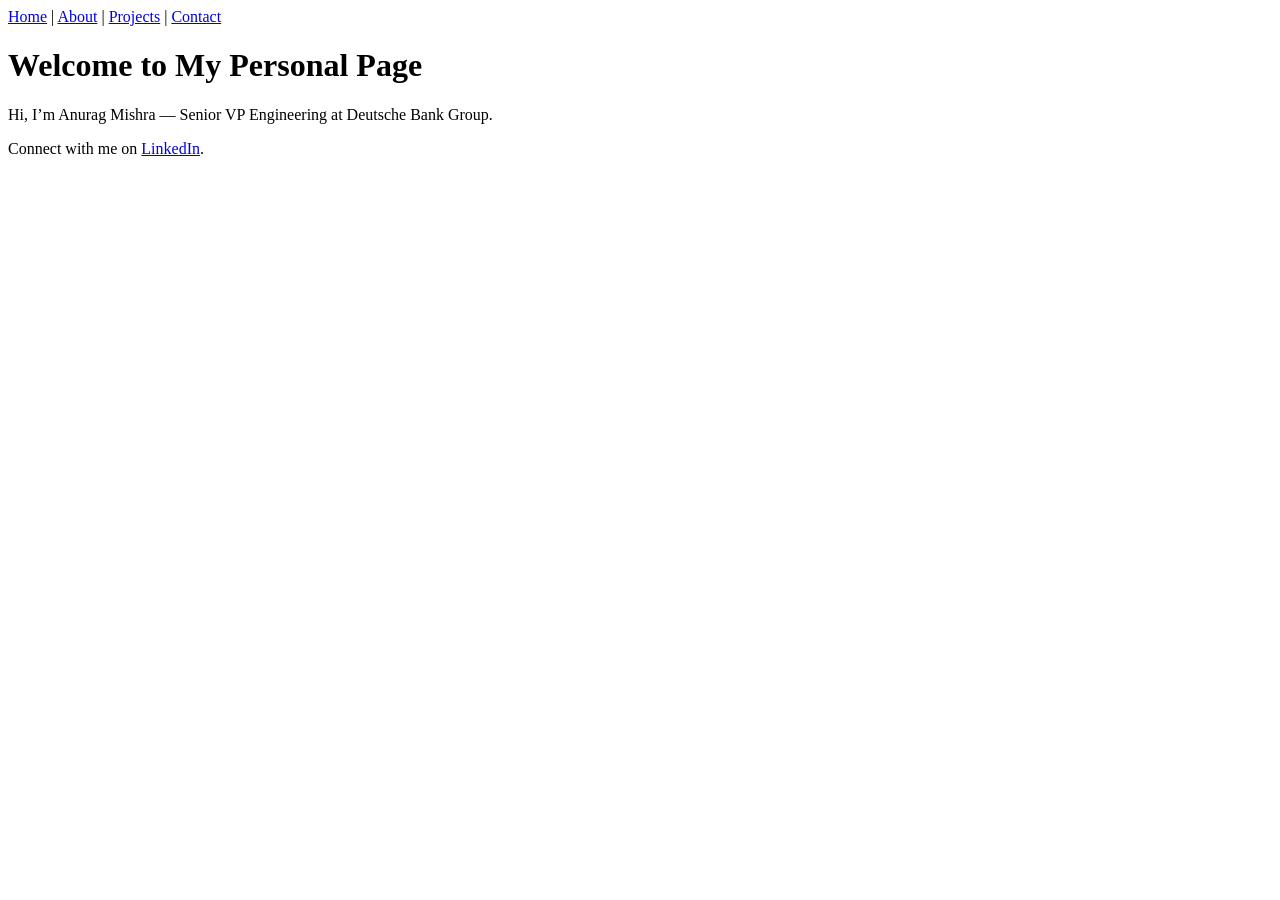
==== index.html @ c5e74435 "Enhance index.html with title and navigation Updated the title and added a navigation menu to the ho" ====
<!DOCTYPE html>
<html lang="en">
<head>
  <meta charset="UTF-8">
  <title>Home - Anurag Mishra</title>
  <link rel="stylesheet" href="style.css">
</head>
<body>
  <nav>
    <a href="index.html">Home</a> |
    <a href="about.html">About</a> |
    <a href="projects.html">Projects</a> |
    <a href="contact.html">Contact</a>
  </nav>
  <h1>Welcome to My Personal Page</h1>
  <p>Hi, I’m Anurag Mishra — Senior VP Engineering at Deutsche Bank Group.</p>
  <p>Connect with me on <a href="https://www.linkedin.com/in/anurag-mishra-267559115">LinkedIn</a>.</p>
</body>
</html>
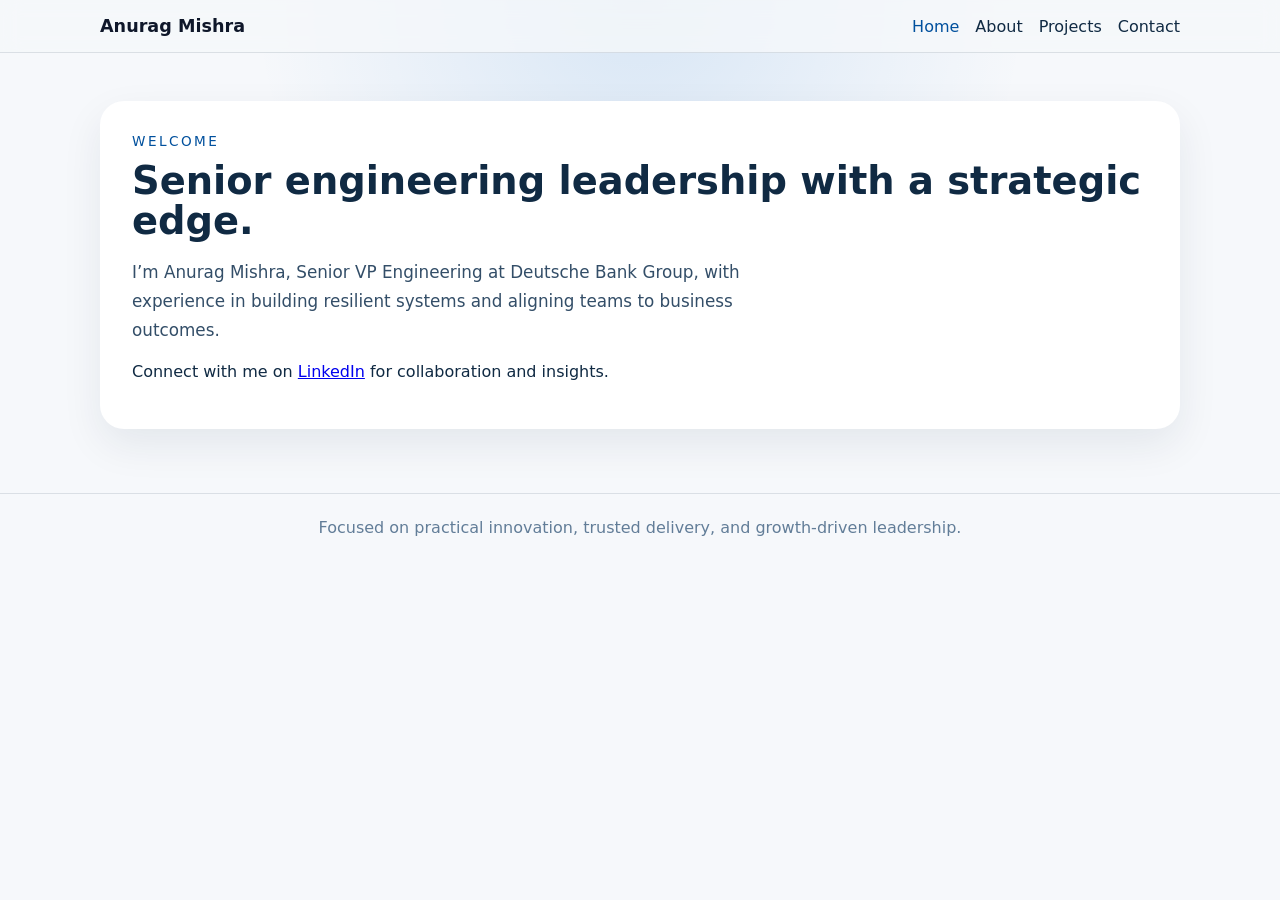
==== commit b9c1ec86: "modernization changes" ====
--- a/index.html
+++ b/index.html
@@ -2,19 +2,37 @@
 <html lang="en">
 <head>
   <meta charset="UTF-8">
-  <title>Home - Anurag Mishra</title>
+  <meta name="viewport" content="width=device-width, initial-scale=1.0">
+  <title>Home — Anurag Mishra</title>
   <link rel="stylesheet" href="style.css">
 </head>
 <body>
-  <nav>
-    <a href="index.html">Home</a> |
-    <a href="about.html">About</a> |
-    <a href="projects.html">Projects</a> |
-    <a href="contact.html">Contact</a>
-  </nav>
-  <h1>Welcome to My Personal Page</h1>
-  <p>Hi, I’m Anurag Mishra — Senior VP Engineering at Deutsche Bank Group.</p>
-  <p>Connect with me on <a href="https://www.linkedin.com/in/anurag-mishra-267559115">LinkedIn</a>.</p>
+  <header class="site-header">
+    <div class="container nav-wrap">
+      <a class="logo" href="index.html">Anurag Mishra</a>
+      <nav class="site-nav" aria-label="Primary navigation">
+        <a href="index.html" aria-current="page">Home</a>
+        <a href="about.html">About</a>
+        <a href="projects.html">Projects</a>
+        <a href="contact.html">Contact</a>
+      </nav>
+    </div>
+  </header>
+
+  <main class="container content">
+    <section class="hero">
+      <p class="eyebrow">Welcome</p>
+      <h1>Senior engineering leadership with a strategic edge.</h1>
+      <p class="lead">I’m Anurag Mishra, Senior VP Engineering at Deutsche Bank Group, with experience in building resilient systems and aligning teams to business outcomes.</p>
+      <p>Connect with me on <a href="https://www.linkedin.com/in/anurag-mishra-267559115">LinkedIn</a> for collaboration and insights.</p>
+    </section>
+  </main>
+
+  <footer class="site-footer">
+    <div class="container">
+      <p>Focused on practical innovation, trusted delivery, and growth-driven leadership.</p>
+    </div>
+  </footer>
 </body>
 </html>
 
--- a/style.css
+++ b/style.css
@@ -0,0 +1,151 @@
+:root {
+  color-scheme: light;
+  font-family: Inter, system-ui, -apple-system, BlinkMacSystemFont, "Segoe UI", sans-serif;
+  color: #102a43;
+  background: #f6f8fb;
+  accent-color: #0066cc;
+}
+
+* {
+  box-sizing: border-box;
+}
+
+html {
+  scroll-behavior: smooth;
+}
+
+body {
+  margin: 0;
+  min-height: 100vh;
+  background: radial-gradient(circle at top, rgba(0, 102, 204, 0.12), transparent 35%), #f6f8fb;
+  color: #102a43;
+}
+
+.container {
+  width: min(1080px, calc(100% - 2rem));
+  margin: 0 auto;
+}
+
+.site-header {
+  padding: 1rem 0;
+  border-bottom: 1px solid rgba(16, 42, 67, 0.12);
+  background: rgba(246, 248, 251, 0.8);
+  backdrop-filter: blur(10px);
+}
+
+.nav-wrap {
+  display: flex;
+  align-items: center;
+  justify-content: space-between;
+  gap: 1rem;
+}
+
+.logo {
+  font-weight: 700;
+  font-size: 1.1rem;
+  color: #0f172a;
+  text-decoration: none;
+}
+
+.site-nav {
+  display: flex;
+  flex-wrap: wrap;
+  gap: 1rem;
+}
+
+.site-nav a {
+  color: #102a43;
+  text-decoration: none;
+  font-weight: 500;
+  transition: color 0.2s ease, transform 0.2s ease;
+}
+
+.site-nav a:hover,
+.site-nav a[aria-current="page"] {
+  color: #00509d;
+}
+
+.content {
+  padding: 3rem 0 4rem;
+}
+
+.hero {
+  padding: 2rem;
+  border-radius: 1.5rem;
+  background: #ffffff;
+  box-shadow: 0 16px 40px rgba(16, 42, 67, 0.08);
+}
+
+.eyebrow {
+  margin: 0 0 0.75rem;
+  text-transform: uppercase;
+  letter-spacing: 0.18em;
+  color: #00509d;
+  font-size: 0.85rem;
+}
+
+h1 {
+  margin: 0 0 1rem;
+  font-size: clamp(2rem, 3vw, 3rem);
+  line-height: 1.05;
+}
+
+.lead {
+  margin: 0;
+  max-width: 64ch;
+  font-size: 1.05rem;
+  line-height: 1.75;
+  color: #334e68;
+}
+
+.info-grid {
+  margin-top: 2rem;
+  display: grid;
+  gap: 1.5rem;
+  grid-template-columns: repeat(auto-fit, minmax(220px, 1fr));
+}
+
+.info-grid article {
+  padding: 1.75rem;
+  border-radius: 1.25rem;
+  background: #ffffff;
+  border: 1px solid rgba(16, 42, 67, 0.08);
+}
+
+.info-grid h2 {
+  margin: 0 0 0.75rem;
+  font-size: 1.2rem;
+  color: #102a43;
+}
+
+.info-grid p {
+  margin: 0;
+  color: #334e68;
+  line-height: 1.7;
+}
+
+.site-footer {
+  padding: 1.5rem 0 2rem;
+  border-top: 1px solid rgba(16, 42, 67, 0.12);
+}
+
+.site-footer p {
+  margin: 0;
+  color: #627d98;
+  text-align: center;
+}
+
+@media (max-width: 640px) {
+  .nav-wrap {
+    flex-direction: column;
+    align-items: flex-start;
+  }
+
+  .hero {
+    padding: 1.5rem;
+  }
+
+  .info-grid {
+    margin-top: 1.5rem;
+  }
+}
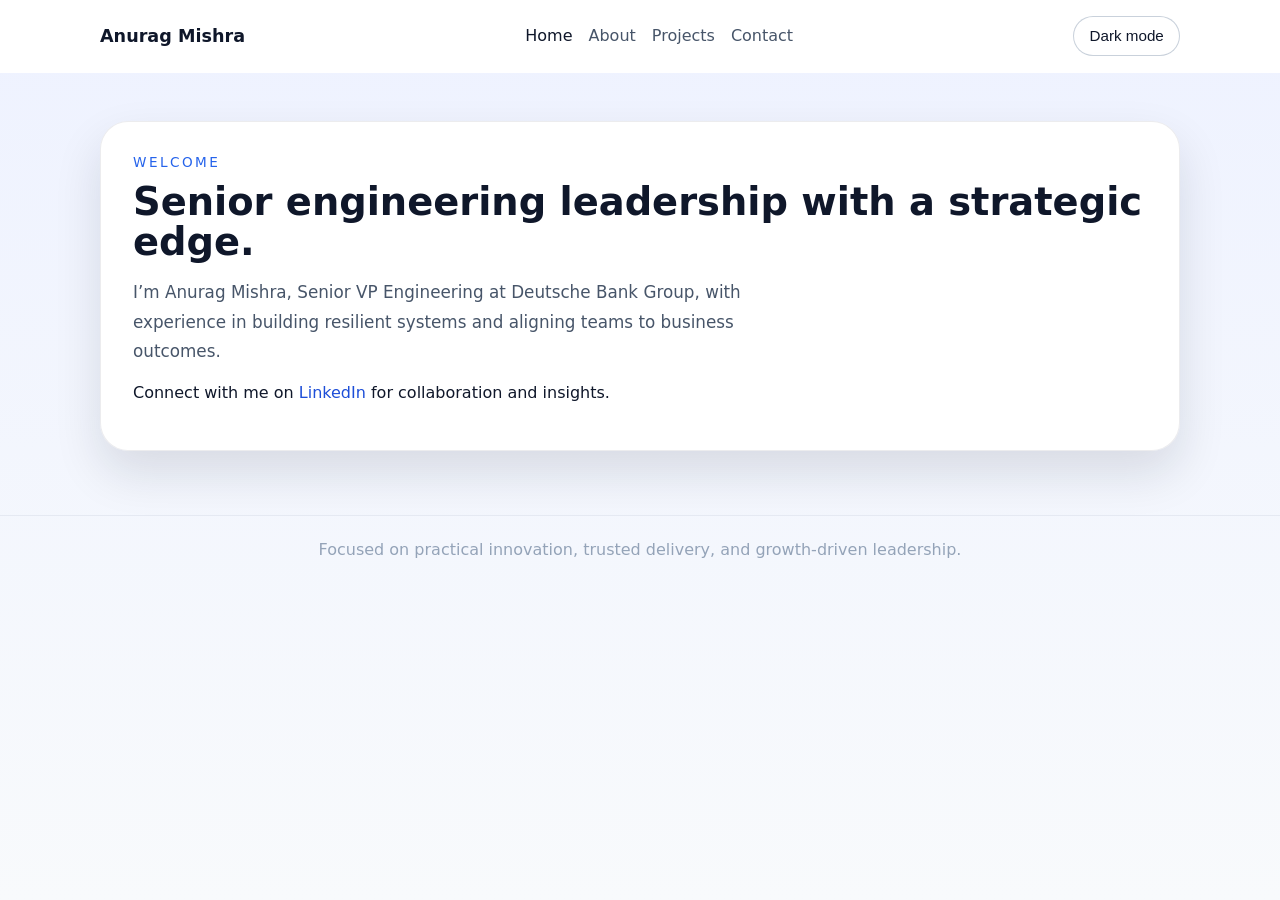
==== commit 83f5021b: "dark light mode toggle" ====
--- a/index.html
+++ b/index.html
@@ -16,6 +16,7 @@
         <a href="projects.html">Projects</a>
         <a href="contact.html">Contact</a>
       </nav>
+      <button type="button" class="theme-toggle" aria-label="Toggle theme">Dark mode</button>
     </div>
   </header>
 
@@ -33,6 +34,7 @@
       <p>Focused on practical innovation, trusted delivery, and growth-driven leadership.</p>
     </div>
   </footer>
+  <script src="theme-toggle.js"></script>
 </body>
 </html>
 
--- a/style.css
+++ b/style.css
@@ -1,9 +1,42 @@
 :root {
   color-scheme: light;
   font-family: Inter, system-ui, -apple-system, BlinkMacSystemFont, "Segoe UI", sans-serif;
-  color: #102a43;
-  background: #f6f8fb;
-  accent-color: #0066cc;
+  --body-bg: linear-gradient(180deg, #eef2ff 0%, #f8fafc 100%);
+  --nav-bg: #ffffff;
+  --logo: #0f172a;
+  --nav-link: #475569;
+  --nav-link-current: #0f172a;
+  --accent: #2563eb;
+  --surface: rgba(255, 255, 255, 0.95);
+  --surface-border: rgba(15, 23, 42, 0.08);
+  --surface-shadow: rgba(15, 23, 42, 0.12);
+  --text: #0f172a;
+  --muted: #475569;
+  --footer-text: #64748b;
+  --link: #1d4ed8;
+  --button-bg: rgba(255, 255, 255, 0.8);
+  --button-border: rgba(148, 163, 184, 0.5);
+}
+
+[data-theme="dark"] {
+  color-scheme: dark;
+  --body-bg: radial-gradient(circle at top left, rgba(96, 165, 250, 0.18), transparent 28%),
+    radial-gradient(circle at bottom right, rgba(59, 130, 246, 0.18), transparent 32%),
+    linear-gradient(180deg, #0b1120 0%, #111827 100%);
+  --nav-bg: #0f172a;
+  --logo: #ffffff;
+  --nav-link: #cbd5e1;
+  --nav-link-current: #ffffff;
+  --accent: #60a5fa;
+  --surface: rgba(15, 23, 42, 0.96);
+  --surface-border: rgba(148, 163, 184, 0.18);
+  --surface-shadow: rgba(15, 23, 42, 0.35);
+  --text: #f8fafc;
+  --muted: #cbd5e1;
+  --footer-text: #94a3b8;
+  --link: #60a5fa;
+  --button-bg: rgba(255, 255, 255, 0.08);
+  --button-border: rgba(148, 163, 184, 0.35);
 }
 
 * {
@@ -17,8 +50,8 @@
 body {
   margin: 0;
   min-height: 100vh;
-  background: radial-gradient(circle at top, rgba(0, 102, 204, 0.12), transparent 35%), #f6f8fb;
-  color: #102a43;
+  background: var(--body-bg);
+  color: var(--text);
 }
 
 .container {
@@ -28,9 +61,9 @@
 
 .site-header {
   padding: 1rem 0;
-  border-bottom: 1px solid rgba(16, 42, 67, 0.12);
-  background: rgba(246, 248, 251, 0.8);
-  backdrop-filter: blur(10px);
+  border-bottom: 1px solid rgba(255, 255, 255, 0.08);
+  background: var(--nav-bg);
+  color: var(--logo);
 }
 
 .nav-wrap {
@@ -43,7 +76,7 @@
 .logo {
   font-weight: 700;
   font-size: 1.1rem;
-  color: #0f172a;
+  color: var(--logo);
   text-decoration: none;
 }
 
@@ -54,7 +87,7 @@
 }
 
 .site-nav a {
-  color: #102a43;
+  color: var(--nav-link);
   text-decoration: none;
   font-weight: 500;
   transition: color 0.2s ease, transform 0.2s ease;
@@ -62,7 +95,24 @@
 
 .site-nav a:hover,
 .site-nav a[aria-current="page"] {
-  color: #00509d;
+  color: var(--nav-link-current);
+}
+
+.theme-toggle {
+  appearance: none;
+  border: 1px solid var(--button-border);
+  background: var(--button-bg);
+  color: var(--text);
+  padding: 0.65rem 0.95rem;
+  border-radius: 999px;
+  font-size: 0.95rem;
+  cursor: pointer;
+  transition: background 0.2s ease, transform 0.2s ease, border-color 0.2s ease;
+}
+
+.theme-toggle:hover {
+  background: rgba(255, 255, 255, 0.25);
+  transform: translateY(-1px);
 }
 
 .content {
@@ -71,16 +121,17 @@
 
 .hero {
   padding: 2rem;
-  border-radius: 1.5rem;
-  background: #ffffff;
-  box-shadow: 0 16px 40px rgba(16, 42, 67, 0.08);
+  border-radius: 1.75rem;
+  background: var(--surface);
+  box-shadow: 0 22px 48px var(--surface-shadow);
+  border: 1px solid var(--surface-border);
 }
 
 .eyebrow {
   margin: 0 0 0.75rem;
   text-transform: uppercase;
   letter-spacing: 0.18em;
-  color: #00509d;
+  color: var(--accent);
   font-size: 0.85rem;
 }
 
@@ -88,6 +139,7 @@
   margin: 0 0 1rem;
   font-size: clamp(2rem, 3vw, 3rem);
   line-height: 1.05;
+  color: var(--text);
 }
 
 .lead {
@@ -95,7 +147,16 @@
   max-width: 64ch;
   font-size: 1.05rem;
   line-height: 1.75;
-  color: #334e68;
+  color: var(--muted);
+}
+
+a {
+  color: var(--link);
+  text-decoration: none;
+}
+
+a:hover {
+  text-decoration: underline;
 }
 
 .info-grid {
@@ -105,33 +166,37 @@
   grid-template-columns: repeat(auto-fit, minmax(220px, 1fr));
 }
 
-.info-grid article {
+..info-grid article,
+.project-card {
   padding: 1.75rem;
   border-radius: 1.25rem;
-  background: #ffffff;
-  border: 1px solid rgba(16, 42, 67, 0.08);
-}
-
+  background: var(--surface);
+  border: 1px solid var(--surface-border);
+  box-shadow: 0 12px 24px var(--surface-shadow);
+}
+
+.project-card__title,
 .info-grid h2 {
   margin: 0 0 0.75rem;
   font-size: 1.2rem;
-  color: #102a43;
-}
-
+  color: var(--text);
+}
+
+.project-card__description,
 .info-grid p {
   margin: 0;
-  color: #334e68;
+  color: var(--muted);
   line-height: 1.7;
 }
 
 .site-footer {
   padding: 1.5rem 0 2rem;
-  border-top: 1px solid rgba(16, 42, 67, 0.12);
+  border-top: 1px solid rgba(148, 163, 184, 0.16);
 }
 
 .site-footer p {
   margin: 0;
-  color: #627d98;
+  color: #94a3b8;
   text-align: center;
 }
 
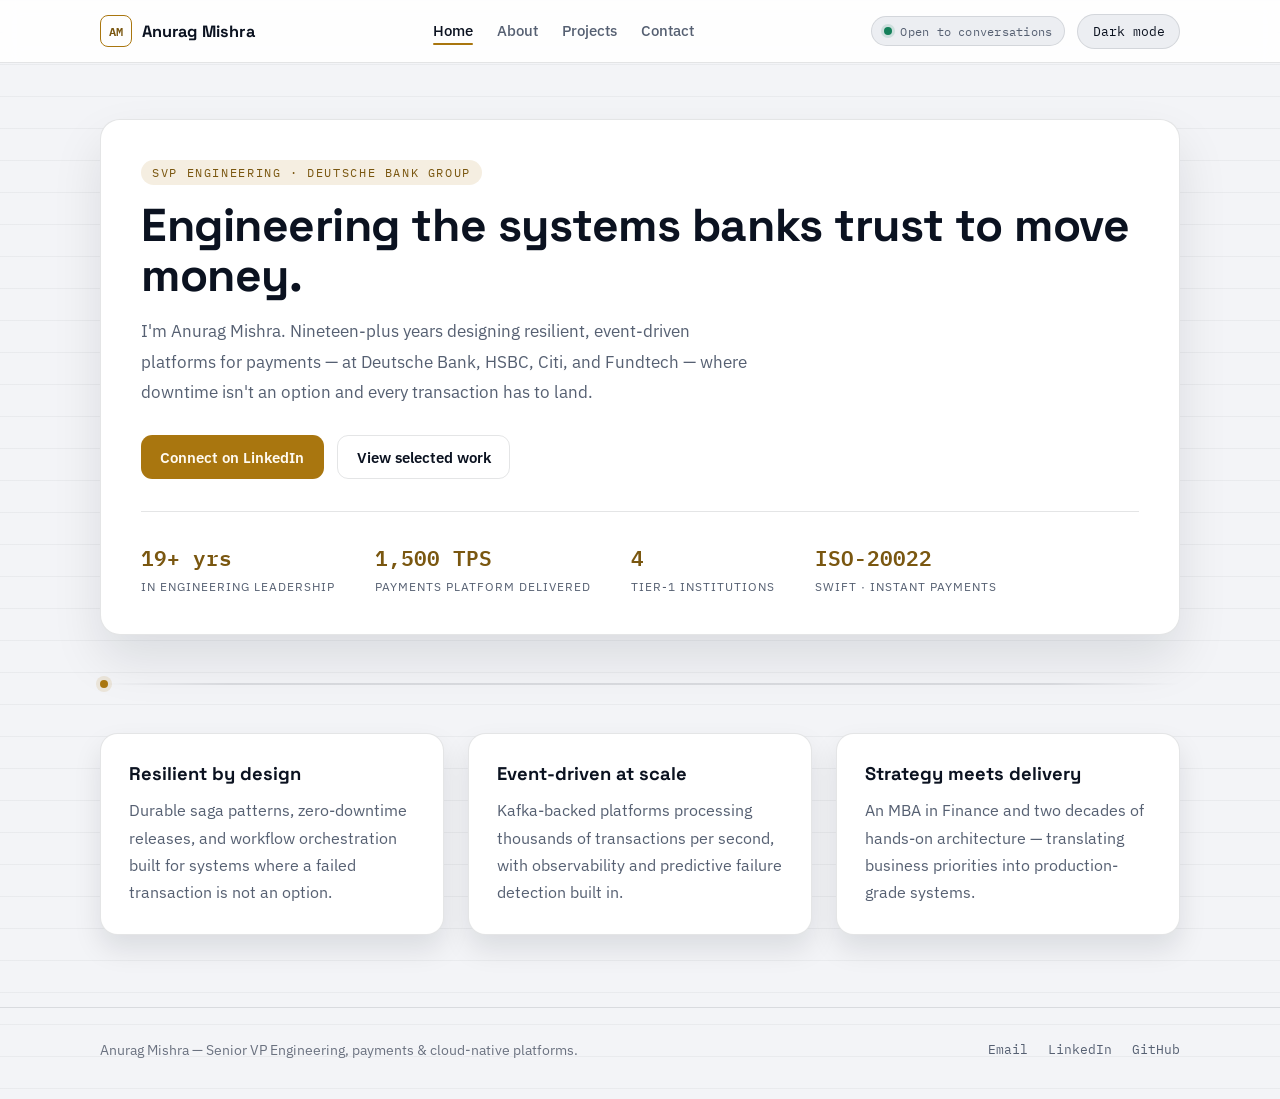
==== commit df177593: "new changes with much better design" ====
--- a/index.html
+++ b/index.html
@@ -4,39 +4,97 @@
   <meta charset="UTF-8">
   <meta name="viewport" content="width=device-width, initial-scale=1.0">
   <title>Home — Anurag Mishra</title>
+  <meta name="description" content="Anurag Mishra, SVP Engineering at Deutsche Bank Group. Building resilient, event-driven payments platforms across tier-1 financial institutions.">
+  <script>
+    (function () {
+      try {
+        var stored = localStorage.getItem('theme');
+        var theme = stored || (window.matchMedia('(prefers-color-scheme: dark)').matches ? 'dark' : 'light');
+        document.documentElement.setAttribute('data-theme', theme);
+      } catch (e) {}
+    })();
+  </script>
   <link rel="stylesheet" href="style.css">
 </head>
 <body>
   <header class="site-header">
     <div class="container nav-wrap">
-      <a class="logo" href="index.html">Anurag Mishra</a>
+      <a class="logo" href="index.html">
+        <span class="logo-mark">AM</span>
+        <span>Anurag Mishra</span>
+      </a>
       <nav class="site-nav" aria-label="Primary navigation">
         <a href="index.html" aria-current="page">Home</a>
         <a href="about.html">About</a>
         <a href="projects.html">Projects</a>
         <a href="contact.html">Contact</a>
       </nav>
-      <button type="button" class="theme-toggle" aria-label="Toggle theme">Dark mode</button>
+      <div class="header-actions">
+        <span class="status-pill"><span class="status-dot" aria-hidden="true"></span>Open to conversations</span>
+        <button type="button" class="theme-toggle" aria-label="Toggle color theme">Dark mode</button>
+      </div>
     </div>
   </header>
 
   <main class="container content">
     <section class="hero">
-      <p class="eyebrow">Welcome</p>
-      <h1>Senior engineering leadership with a strategic edge.</h1>
-      <p class="lead">I’m Anurag Mishra, Senior VP Engineering at Deutsche Bank Group, with experience in building resilient systems and aligning teams to business outcomes.</p>
-      <p>Connect with me on <a href="https://www.linkedin.com/in/anurag-mishra-267559115">LinkedIn</a> for collaboration and insights.</p>
+      <p class="eyebrow">SVP Engineering · Deutsche Bank Group</p>
+      <h1>Engineering the systems banks trust to move money.</h1>
+      <p class="lead">I'm Anurag Mishra. Nineteen-plus years designing resilient, event-driven platforms for payments — at Deutsche Bank, HSBC, Citi, and Fundtech — where downtime isn't an option and every transaction has to land.</p>
+
+      <div class="cta-row">
+        <a class="btn btn-primary" href="https://www.linkedin.com/in/anurag-mishra-267559115">Connect on LinkedIn</a>
+        <a class="btn btn-secondary" href="projects.html">View selected work</a>
+      </div>
+
+      <div class="stats-ticker">
+        <div class="stat-item">
+          <span class="stat-value">19+ yrs</span>
+          <span class="stat-label">In engineering leadership</span>
+        </div>
+        <div class="stat-item">
+          <span class="stat-value">1,500 TPS</span>
+          <span class="stat-label">Payments platform delivered</span>
+        </div>
+        <div class="stat-item">
+          <span class="stat-value">4</span>
+          <span class="stat-label">Tier-1 institutions</span>
+        </div>
+        <div class="stat-item">
+          <span class="stat-value">ISO-20022</span>
+          <span class="stat-label">SWIFT · Instant payments</span>
+        </div>
+      </div>
+    </section>
+
+    <div class="rail" aria-hidden="true"></div>
+
+    <section class="info-grid">
+      <article>
+        <h2>Resilient by design</h2>
+        <p>Durable saga patterns, zero-downtime releases, and workflow orchestration built for systems where a failed transaction is not an option.</p>
+      </article>
+      <article>
+        <h2>Event-driven at scale</h2>
+        <p>Kafka-backed platforms processing thousands of transactions per second, with observability and predictive failure detection built in.</p>
+      </article>
+      <article>
+        <h2>Strategy meets delivery</h2>
+        <p>An MBA in Finance and two decades of hands-on architecture — translating business priorities into production-grade systems.</p>
+      </article>
     </section>
   </main>
 
   <footer class="site-footer">
-    <div class="container">
-      <p>Focused on practical innovation, trusted delivery, and growth-driven leadership.</p>
+    <div class="container footer-inner">
+      <p>Anurag Mishra — Senior VP Engineering, payments &amp; cloud-native platforms.</p>
+      <div class="footer-links">
+        <a href="mailto:anurag171@gmail.com">Email</a>
+        <a href="https://www.linkedin.com/in/anurag-mishra-267559115/">LinkedIn</a>
+        <a href="https://github.com/anurag171">GitHub</a>
+      </div>
     </div>
   </footer>
   <script src="theme-toggle.js"></script>
 </body>
 </html>
-
-
- 
--- a/style.css
+++ b/style.css
@@ -1,216 +1,519 @@
+/* ============================================================
+   Anurag Mishra — Portfolio
+   Design language: ledger / payment-rail, dark-navy + burnished
+   gold signal, rail-green for live status only.
+   ============================================================ */
+
+@import url('https://fonts.googleapis.com/css2?family=Space+Grotesk:wght@500;600;700&family=IBM+Plex+Sans:wght@400;500;600&family=IBM+Plex+Mono:wght@400;500;600&display=swap');
+
 :root {
   color-scheme: light;
-  font-family: Inter, system-ui, -apple-system, BlinkMacSystemFont, "Segoe UI", sans-serif;
-  --body-bg: linear-gradient(180deg, #eef2ff 0%, #f8fafc 100%);
-  --nav-bg: #ffffff;
-  --logo: #0f172a;
-  --nav-link: #475569;
-  --nav-link-current: #0f172a;
-  --accent: #2563eb;
-  --surface: rgba(255, 255, 255, 0.95);
-  --surface-border: rgba(15, 23, 42, 0.08);
-  --surface-shadow: rgba(15, 23, 42, 0.12);
-  --text: #0f172a;
-  --muted: #475569;
-  --footer-text: #64748b;
-  --link: #1d4ed8;
-  --button-bg: rgba(255, 255, 255, 0.8);
-  --button-border: rgba(148, 163, 184, 0.5);
-}
-
-[data-theme="dark"] {
+
+  /* base */
+  --bg: #f3f4f7;
+  --bg-line: rgba(11, 18, 32, 0.045);
+  --surface: #ffffff;
+  --surface-2: #eceef2;
+  --border: rgba(11, 18, 32, 0.11);
+
+  /* text */
+  --ink: #0b1220;
+  --muted: #566072;
+  --footer-text: #6b7280;
+
+  /* signal accent — burnished gold */
+  --accent: #a9760f;
+  --accent-strong: #7a5710;
+  --accent-tint: rgba(169, 118, 15, 0.12);
+  --accent-contrast: #fffaf0;
+
+  /* rail accent — status/live only */
+  --rail: #14805a;
+  --rail-tint: rgba(20, 128, 90, 0.14);
+
+  --shadow: rgba(11, 18, 32, 0.10);
+
+  --font-display: 'Space Grotesk', system-ui, sans-serif;
+  --font-body: 'IBM Plex Sans', system-ui, sans-serif;
+  --font-mono: 'IBM Plex Mono', ui-monospace, SFMono-Regular, monospace;
+}
+
+:root[data-theme="dark"] {
   color-scheme: dark;
-  --body-bg: radial-gradient(circle at top left, rgba(96, 165, 250, 0.18), transparent 28%),
-    radial-gradient(circle at bottom right, rgba(59, 130, 246, 0.18), transparent 32%),
-    linear-gradient(180deg, #0b1120 0%, #111827 100%);
-  --nav-bg: #0f172a;
-  --logo: #ffffff;
-  --nav-link: #cbd5e1;
-  --nav-link-current: #ffffff;
-  --accent: #60a5fa;
-  --surface: rgba(15, 23, 42, 0.96);
-  --surface-border: rgba(148, 163, 184, 0.18);
-  --surface-shadow: rgba(15, 23, 42, 0.35);
-  --text: #f8fafc;
-  --muted: #cbd5e1;
-  --footer-text: #94a3b8;
-  --link: #60a5fa;
-  --button-bg: rgba(255, 255, 255, 0.08);
-  --button-border: rgba(148, 163, 184, 0.35);
-}
-
-* {
-  box-sizing: border-box;
-}
-
-html {
-  scroll-behavior: smooth;
-}
+
+  --bg: #080c16;
+  --bg-line: rgba(255, 255, 255, 0.035);
+  --surface: #0f1729;
+  --surface-2: #141d33;
+  --border: rgba(255, 255, 255, 0.09);
+
+  --ink: #eef1f6;
+  --muted: #9aa7bd;
+  --footer-text: #7c8aa3;
+
+  --accent: #e0b354;
+  --accent-strong: #f0c874;
+  --accent-tint: rgba(224, 179, 84, 0.14);
+  --accent-contrast: #0b0e16;
+
+  --rail: #34d399;
+  --rail-tint: rgba(52, 211, 153, 0.16);
+
+  --shadow: rgba(0, 0, 0, 0.45);
+}
+
+* { box-sizing: border-box; }
+
+html { scroll-behavior: smooth; }
 
 body {
   margin: 0;
   min-height: 100vh;
-  background: var(--body-bg);
-  color: var(--text);
+  background:
+    repeating-linear-gradient(
+      to bottom,
+      var(--bg-line) 0px, var(--bg-line) 1px,
+      transparent 1px, transparent 32px
+    ),
+    var(--bg);
+  color: var(--ink);
+  font-family: var(--font-body);
+  transition: background-color 0.25s ease, color 0.25s ease;
 }
 
 .container {
-  width: min(1080px, calc(100% - 2rem));
+  width: min(1080px, calc(100% - 2.5rem));
   margin: 0 auto;
 }
 
+a { color: var(--accent-strong); text-decoration: none; }
+a:hover { text-decoration: underline; }
+
+:focus-visible {
+  outline: 2px solid var(--accent);
+  outline-offset: 3px;
+  border-radius: 4px;
+}
+
+/* ---------------- Header ---------------- */
+
 .site-header {
-  padding: 1rem 0;
-  border-bottom: 1px solid rgba(255, 255, 255, 0.08);
-  background: var(--nav-bg);
-  color: var(--logo);
+  position: sticky;
+  top: 0;
+  z-index: 20;
+  padding: 0.85rem 0;
+  background: color-mix(in srgb, var(--surface) 88%, transparent);
+  backdrop-filter: blur(10px);
+  border-bottom: 1px solid var(--border);
 }
 
 .nav-wrap {
   display: flex;
+  align-items: center;
+  justify-content: space-between;
+  gap: 1.25rem;
+  flex-wrap: wrap;
+}
+
+.logo {
+  display: inline-flex;
+  align-items: center;
+  gap: 0.6rem;
+  color: var(--ink);
+  font-family: var(--font-display);
+  font-weight: 700;
+  font-size: 1.02rem;
+  letter-spacing: 0.01em;
+}
+.logo:hover { text-decoration: none; }
+
+.logo-mark {
+  display: inline-grid;
+  place-items: center;
+  width: 2rem;
+  height: 2rem;
+  border-radius: 0.5rem;
+  border: 1px solid var(--accent);
+  color: var(--accent-strong);
+  font-family: var(--font-mono);
+  font-size: 0.72rem;
+  font-weight: 600;
+  letter-spacing: 0.02em;
+}
+
+.site-nav {
+  display: flex;
+  flex-wrap: wrap;
+  gap: 1.5rem;
+}
+
+.site-nav a {
+  color: var(--muted);
+  font-weight: 500;
+  font-size: 0.95rem;
+  position: relative;
+  padding-bottom: 0.2rem;
+}
+.site-nav a:hover { color: var(--ink); text-decoration: none; }
+.site-nav a[aria-current="page"] {
+  color: var(--ink);
+}
+.site-nav a[aria-current="page"]::after {
+  content: "";
+  position: absolute;
+  left: 0; right: 0; bottom: -2px;
+  height: 2px;
+  background: var(--accent);
+  border-radius: 2px;
+}
+
+.header-actions {
+  display: flex;
+  align-items: center;
+  gap: 0.75rem;
+}
+
+.status-pill {
+  display: inline-flex;
+  align-items: center;
+  gap: 0.5rem;
+  padding: 0.4rem 0.75rem;
+  border-radius: 999px;
+  border: 1px solid var(--border);
+  background: var(--surface-2);
+  font-family: var(--font-mono);
+  font-size: 0.72rem;
+  letter-spacing: 0.02em;
+  color: var(--muted);
+  white-space: nowrap;
+}
+
+.status-dot {
+  width: 0.5rem;
+  height: 0.5rem;
+  border-radius: 50%;
+  background: var(--rail);
+  box-shadow: 0 0 0 3px var(--rail-tint);
+  animation: pulse-dot 2.2s ease-in-out infinite;
+  flex: none;
+}
+
+.theme-toggle {
+  appearance: none;
+  border: 1px solid var(--border);
+  background: var(--surface-2);
+  color: var(--ink);
+  padding: 0.5rem 0.9rem;
+  border-radius: 999px;
+  font-family: var(--font-mono);
+  font-size: 0.8rem;
+  cursor: pointer;
+  transition: background 0.2s ease, border-color 0.2s ease, transform 0.15s ease;
+}
+.theme-toggle:hover {
+  border-color: var(--accent);
+  transform: translateY(-1px);
+}
+
+/* ---------------- Content / Hero ---------------- */
+
+.content { padding: 3.5rem 0 4.5rem; }
+
+.hero {
+  padding: 2.5rem;
+  border-radius: 1.25rem;
+  background: var(--surface);
+  border: 1px solid var(--border);
+  box-shadow: 0 24px 50px var(--shadow);
+}
+
+.eyebrow {
+  display: inline-flex;
+  align-items: center;
+  gap: 0.5rem;
+  margin: 0 0 1rem;
+  padding: 0.3rem 0.7rem;
+  border-radius: 999px;
+  background: var(--accent-tint);
+  color: var(--accent-strong);
+  font-family: var(--font-mono);
+  text-transform: uppercase;
+  letter-spacing: 0.14em;
+  font-size: 0.72rem;
+}
+
+h1 {
+  margin: 0 0 1rem;
+  font-family: var(--font-display);
+  font-weight: 700;
+  font-size: clamp(2rem, 3.6vw, 3.1rem);
+  line-height: 1.08;
+  letter-spacing: -0.01em;
+  color: var(--ink);
+}
+
+h2 { font-family: var(--font-display); color: var(--ink); }
+
+.lead {
+  margin: 0;
+  max-width: 62ch;
+  font-size: 1.08rem;
+  line-height: 1.75;
+  color: var(--muted);
+}
+
+.cta-row {
+  display: flex;
+  flex-wrap: wrap;
+  gap: 0.85rem;
+  margin-top: 1.75rem;
+}
+
+.btn {
+  display: inline-flex;
+  align-items: center;
+  gap: 0.4rem;
+  padding: 0.7rem 1.15rem;
+  border-radius: 0.7rem;
+  font-weight: 600;
+  font-size: 0.95rem;
+  border: 1px solid transparent;
+  transition: transform 0.15s ease, background 0.2s ease, border-color 0.2s ease;
+}
+.btn:hover { text-decoration: none; transform: translateY(-1px); }
+
+.btn-primary {
+  background: var(--accent);
+  color: var(--accent-contrast);
+}
+.btn-primary:hover { background: var(--accent-strong); }
+
+.btn-secondary {
+  background: transparent;
+  border-color: var(--border);
+  color: var(--ink);
+}
+.btn-secondary:hover { border-color: var(--accent); }
+
+/* ---------------- Stats ticker ---------------- */
+
+.stats-ticker {
+  margin-top: 2rem;
+  padding-top: 1.75rem;
+  border-top: 1px solid var(--border);
+  display: flex;
+  flex-wrap: wrap;
+  gap: 1.75rem 2.5rem;
+}
+
+.stat-item {
+  display: flex;
+  flex-direction: column;
+  gap: 0.25rem;
+}
+
+.stat-value {
+  font-family: var(--font-mono);
+  font-weight: 600;
+  font-size: 1.3rem;
+  color: var(--accent-strong);
+}
+
+.stat-label {
+  font-size: 0.78rem;
+  color: var(--muted);
+  text-transform: uppercase;
+  letter-spacing: 0.08em;
+}
+
+/* ---------------- Rail divider (signature element) ---------------- */
+
+.rail {
+  position: relative;
+  height: 2px;
+  margin: 3rem 0;
+  background: linear-gradient(90deg, transparent, var(--border) 12%, var(--border) 88%, transparent);
+  overflow: visible;
+}
+
+.rail::before {
+  content: "";
+  position: absolute;
+  top: 50%;
+  left: 0;
+  width: 8px;
+  height: 8px;
+  margin-top: -4px;
+  border-radius: 50%;
+  background: var(--accent);
+  box-shadow: 0 0 0 4px var(--accent-tint);
+  animation: travel-rail 5s linear infinite;
+}
+
+/* ---------------- Grids / cards ---------------- */
+
+.info-grid {
+  display: grid;
+  gap: 1.5rem;
+  grid-template-columns: repeat(3, minmax(260px, 1fr));
+}
+
+@media (max-width: 980px) { .info-grid { grid-template-columns: repeat(2, minmax(240px, 1fr)); } }
+@media (max-width: 680px) { .info-grid { grid-template-columns: 1fr; } }
+
+.info-grid article,
+.project-card,
+.contact-card {
+  padding: 1.75rem;
+  border-radius: 1.1rem;
+  background: var(--surface);
+  border: 1px solid var(--border);
+  box-shadow: 0 14px 28px var(--shadow);
+}
+
+.info-grid h2 { margin: 0 0 0.75rem; font-size: 1.15rem; }
+.info-grid p { margin: 0; color: var(--muted); line-height: 1.7; }
+
+/* ---------------- Project ledger entries ---------------- */
+
+.projects-list {
+  display: grid;
+  gap: 1.5rem;
+}
+
+.project-card__badge-row {
+  display: flex;
+  align-items: center;
+  justify-content: space-between;
+  flex-wrap: wrap;
+  gap: 0.75rem;
+  margin-bottom: 1.1rem;
+}
+
+.institution-badge {
+  display: inline-flex;
+  align-items: center;
+  gap: 0.5rem;
+  padding: 0.3rem 0.7rem;
+  border-radius: 0.5rem;
+  border: 1px solid var(--accent);
+  color: var(--accent-strong);
+  font-family: var(--font-mono);
+  font-size: 0.72rem;
+  text-transform: uppercase;
+  letter-spacing: 0.08em;
+}
+
+.project-role {
+  font-family: var(--font-mono);
+  font-size: 0.78rem;
+  color: var(--muted);
+}
+
+.project-card__title {
+  margin: 0 0 0.6rem;
+  font-size: 1.3rem;
+}
+
+.project-card__description {
+  margin: 0 0 1.35rem;
+  color: var(--muted);
+  line-height: 1.7;
+}
+
+.project-card__details {
+  border-top: 1px solid var(--border);
+}
+
+.project-card__detail {
+  display: grid;
+  grid-template-columns: 140px 1fr;
+  gap: 1rem;
+  padding: 0.85rem 0;
+  border-bottom: 1px solid var(--border);
+}
+.project-card__detail:last-child { border-bottom: none; }
+
+.project-card__detail strong {
+  font-family: var(--font-mono);
+  font-weight: 500;
+  font-size: 0.72rem;
+  text-transform: uppercase;
+  letter-spacing: 0.1em;
+  color: var(--accent-strong);
+}
+
+.project-card__detail p {
+  margin: 0;
+  color: var(--muted);
+  line-height: 1.65;
+}
+
+@media (max-width: 620px) {
+  .project-card__detail { grid-template-columns: 1fr; gap: 0.3rem; }
+}
+
+/* ---------------- Contact ---------------- */
+
+.contact-card h2 { margin: 0 0 0.75rem; font-size: 1.05rem; }
+.contact-card p { margin: 0; }
+.contact-card a { font-family: var(--font-mono); font-size: 0.98rem; word-break: break-word; }
+
+/* ---------------- Footer ---------------- */
+
+.site-footer {
+  padding: 2rem 0 2.5rem;
+  border-top: 1px solid var(--border);
+}
+
+.footer-inner {
+  display: flex;
+  flex-wrap: wrap;
   align-items: center;
   justify-content: space-between;
   gap: 1rem;
 }
 
-.logo {
-  font-weight: 700;
-  font-size: 1.1rem;
-  color: var(--logo);
-  text-decoration: none;
-}
-
-.site-nav {
-  display: flex;
-  flex-wrap: wrap;
-  gap: 1rem;
-}
-
-.site-nav a {
-  color: var(--nav-link);
-  text-decoration: none;
-  font-weight: 500;
-  transition: color 0.2s ease, transform 0.2s ease;
-}
-
-.site-nav a:hover,
-.site-nav a[aria-current="page"] {
-  color: var(--nav-link-current);
-}
-
-.theme-toggle {
-  appearance: none;
-  border: 1px solid var(--button-border);
-  background: var(--button-bg);
-  color: var(--text);
-  padding: 0.65rem 0.95rem;
-  border-radius: 999px;
-  font-size: 0.95rem;
-  cursor: pointer;
-  transition: background 0.2s ease, transform 0.2s ease, border-color 0.2s ease;
-}
-
-.theme-toggle:hover {
-  background: rgba(255, 255, 255, 0.25);
-  transform: translateY(-1px);
-}
-
-.content {
-  padding: 3rem 0 4rem;
-}
-
-.hero {
-  padding: 2rem;
-  border-radius: 1.75rem;
-  background: var(--surface);
-  box-shadow: 0 22px 48px var(--surface-shadow);
-  border: 1px solid var(--surface-border);
-}
-
-.eyebrow {
-  margin: 0 0 0.75rem;
-  text-transform: uppercase;
-  letter-spacing: 0.18em;
-  color: var(--accent);
-  font-size: 0.85rem;
-}
-
-h1 {
-  margin: 0 0 1rem;
-  font-size: clamp(2rem, 3vw, 3rem);
-  line-height: 1.05;
-  color: var(--text);
-}
-
-.lead {
-  margin: 0;
-  max-width: 64ch;
-  font-size: 1.05rem;
-  line-height: 1.75;
-  color: var(--muted);
-}
-
-a {
-  color: var(--link);
-  text-decoration: none;
-}
-
-a:hover {
-  text-decoration: underline;
-}
-
-.info-grid {
-  margin-top: 2rem;
-  display: grid;
-  gap: 1.5rem;
-  grid-template-columns: repeat(auto-fit, minmax(220px, 1fr));
-}
-
-..info-grid article,
-.project-card {
-  padding: 1.75rem;
-  border-radius: 1.25rem;
-  background: var(--surface);
-  border: 1px solid var(--surface-border);
-  box-shadow: 0 12px 24px var(--surface-shadow);
-}
-
-.project-card__title,
-.info-grid h2 {
-  margin: 0 0 0.75rem;
-  font-size: 1.2rem;
-  color: var(--text);
-}
-
-.project-card__description,
-.info-grid p {
-  margin: 0;
-  color: var(--muted);
-  line-height: 1.7;
-}
-
-.site-footer {
-  padding: 1.5rem 0 2rem;
-  border-top: 1px solid rgba(148, 163, 184, 0.16);
-}
-
 .site-footer p {
   margin: 0;
-  color: #94a3b8;
-  text-align: center;
-}
+  color: var(--footer-text);
+  font-size: 0.9rem;
+}
+
+.footer-links {
+  display: flex;
+  gap: 1.25rem;
+}
+.footer-links a {
+  color: var(--muted);
+  font-family: var(--font-mono);
+  font-size: 0.82rem;
+}
+.footer-links a:hover { color: var(--accent-strong); }
+
+/* ---------------- Motion ---------------- */
+
+@keyframes pulse-dot {
+  0%, 100% { box-shadow: 0 0 0 3px var(--rail-tint); }
+  50% { box-shadow: 0 0 0 6px var(--rail-tint); }
+}
+
+@keyframes travel-rail {
+  0% { left: 0%; }
+  100% { left: calc(100% - 8px); }
+}
+
+@media (prefers-reduced-motion: reduce) {
+  .status-dot, .rail::before {
+    animation: none !important;
+  }
+}
+
+/* ---------------- Responsive ---------------- */
 
 @media (max-width: 640px) {
-  .nav-wrap {
-    flex-direction: column;
-    align-items: flex-start;
-  }
-
-  .hero {
-    padding: 1.5rem;
-  }
-
-  .info-grid {
-    margin-top: 1.5rem;
-  }
-}
+  .nav-wrap { flex-direction: column; align-items: flex-start; }
+  .header-actions { width: 100%; justify-content: space-between; }
+  .hero { padding: 1.75rem; }
+  .rail { margin: 2.25rem 0; }
+}
